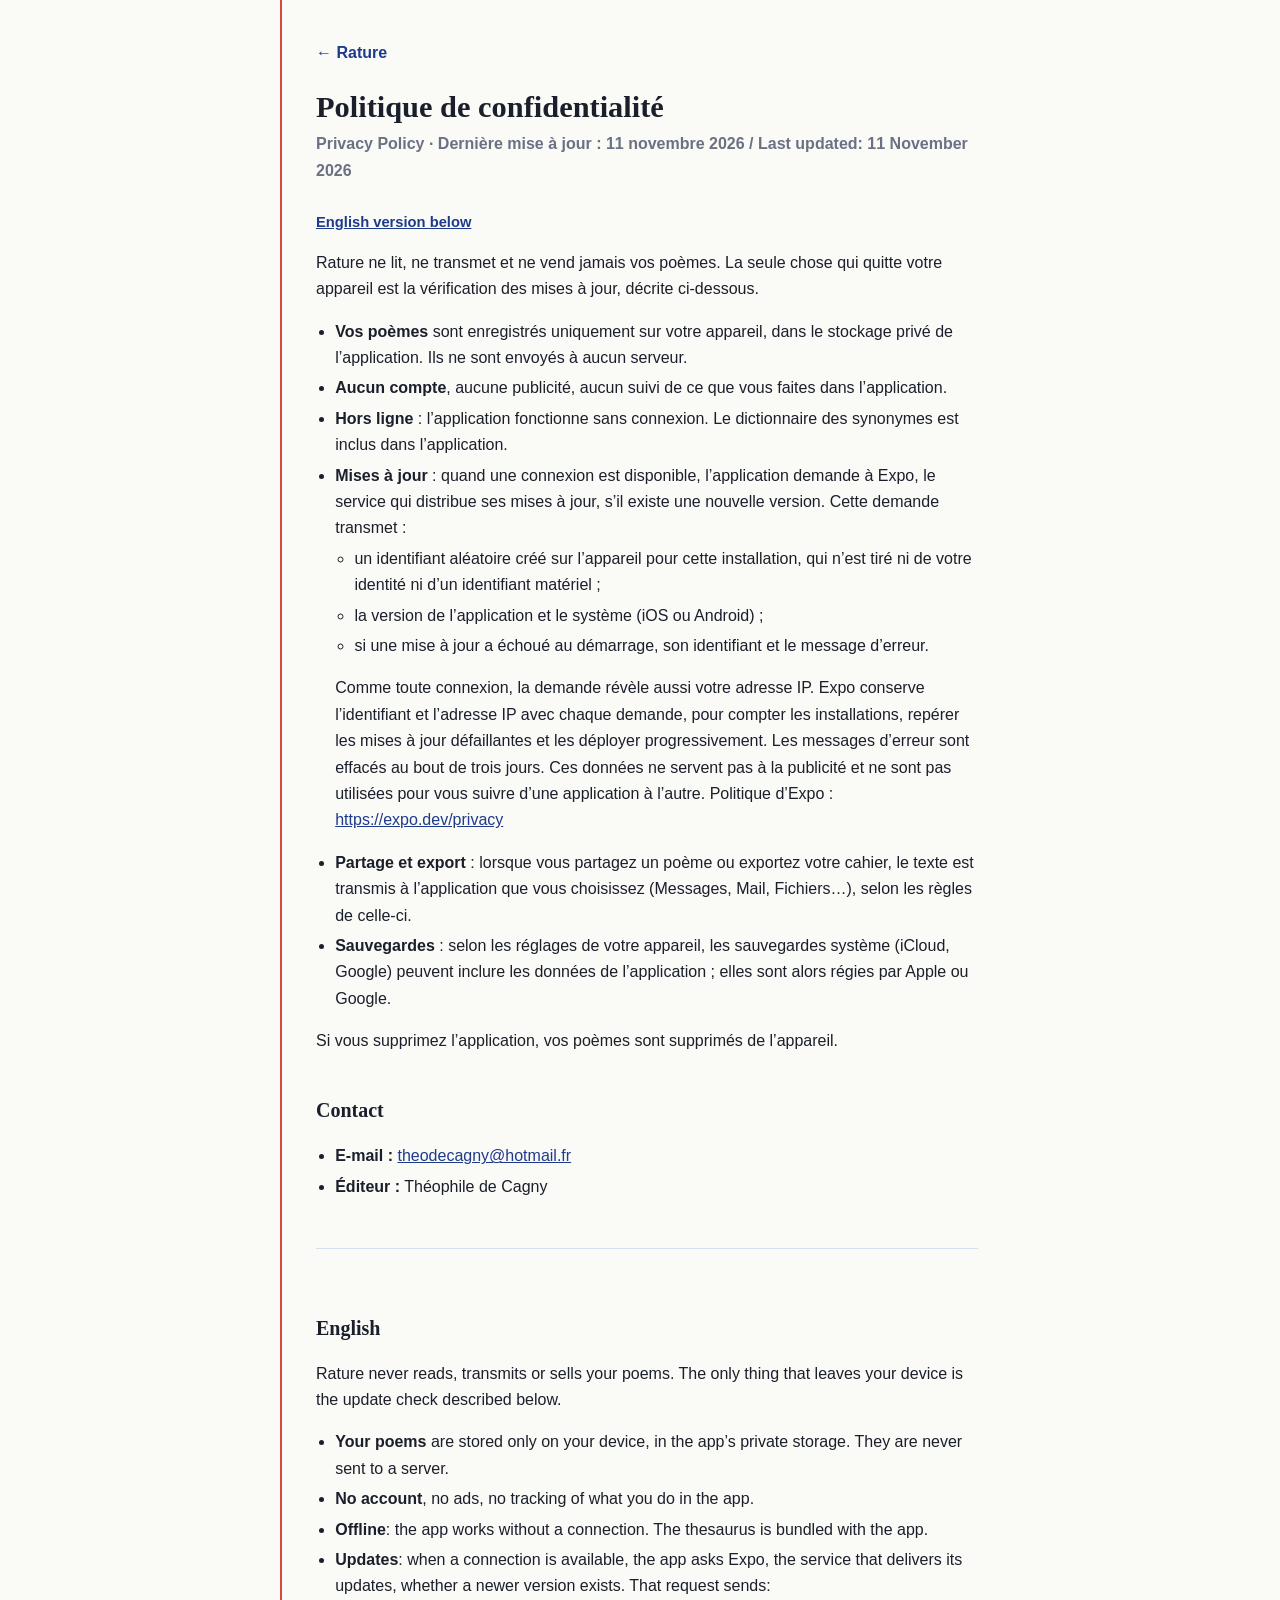
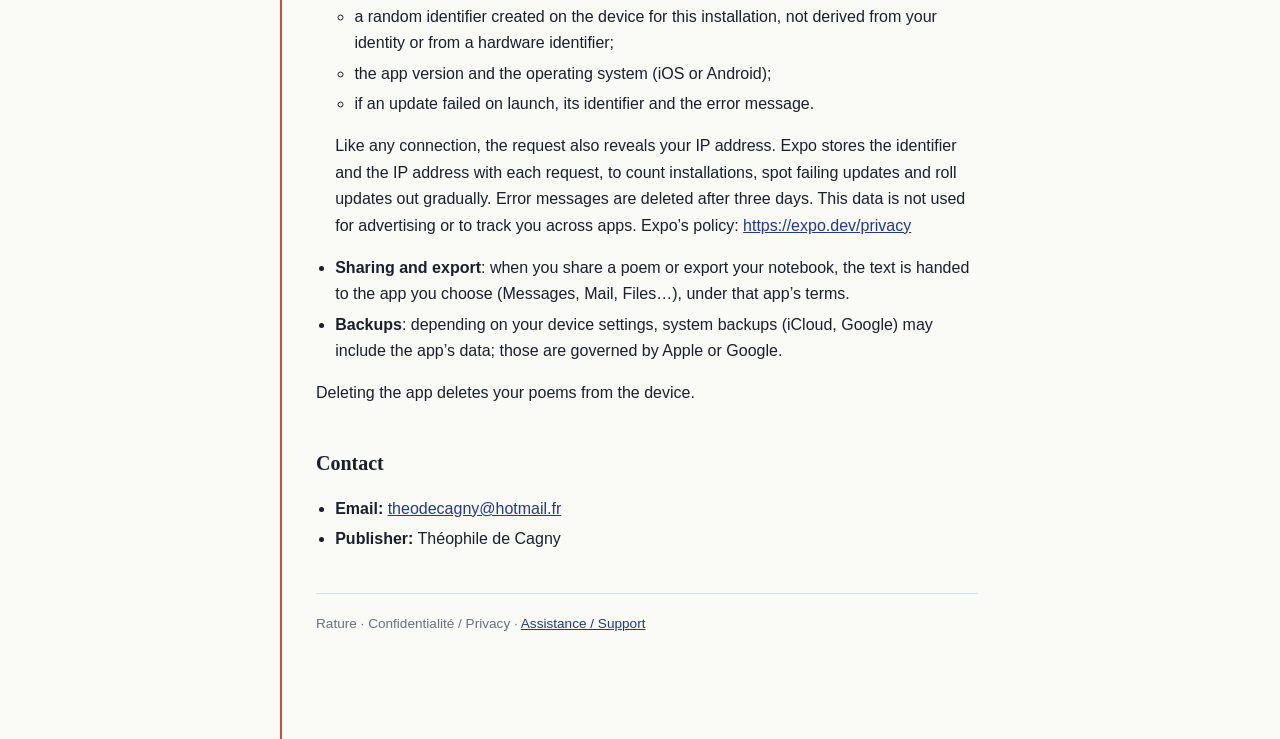
==== privacy.html @ c47a3922 "Add hosted privacy policy and support pages for Rature" ====
<!doctype html>
<html lang="fr">
<head>
<meta charset="utf-8">
<meta name="viewport" content="width=device-width, initial-scale=1">
<title>Politique de confidentialité — Rature</title>
<link rel="stylesheet" href="style.css">
</head>
<body>
<div class="wrap">
<a class="back" href="index.html">&larr; Rature</a>
<h1>Politique de confidentialité</h1>
<p class="eff">Privacy Policy · Dernière mise à jour : 11 novembre 2026 / Last updated: 11 November 2026</p>
<p class="lang"><a href="#en">English version below</a></p>

<section id="fr" lang="fr">
<p>Rature ne lit, ne transmet et ne vend jamais vos poèmes. La seule chose qui quitte votre appareil est la vérification des mises à jour, décrite ci-dessous.</p>
<ul>
<li><strong>Vos poèmes</strong> sont enregistrés uniquement sur votre appareil, dans le stockage privé de l’application. Ils ne sont envoyés à aucun serveur.</li>
<li><strong>Aucun compte</strong>, aucune publicité, aucun suivi de ce que vous faites dans l’application.</li>
<li><strong>Hors ligne</strong> : l’application fonctionne sans connexion. Le dictionnaire des synonymes est inclus dans l’application.</li>
<li><strong>Mises à jour</strong> : quand une connexion est disponible, l’application demande à Expo, le service qui distribue ses mises à jour, s’il existe une nouvelle version. Cette demande transmet :
<ul>
<li>un identifiant aléatoire créé sur l’appareil pour cette installation, qui n’est tiré ni de votre identité ni d’un identifiant matériel ;</li>
<li>la version de l’application et le système (iOS ou Android) ;</li>
<li>si une mise à jour a échoué au démarrage, son identifiant et le message d’erreur.</li>
</ul>
<p>Comme toute connexion, la demande révèle aussi votre adresse IP. Expo conserve l’identifiant et l’adresse IP avec chaque demande, pour compter les installations, repérer les mises à jour défaillantes et les déployer progressivement. Les messages d’erreur sont effacés au bout de trois jours. Ces données ne servent pas à la publicité et ne sont pas utilisées pour vous suivre d’une application à l’autre. Politique d’Expo : <a href="https://expo.dev/privacy">https://expo.dev/privacy</a></p>
</li>
<li><strong>Partage et export</strong> : lorsque vous partagez un poème ou exportez votre cahier, le texte est transmis à l’application que vous choisissez (Messages, Mail, Fichiers…), selon les règles de celle-ci.</li>
<li><strong>Sauvegardes</strong> : selon les réglages de votre appareil, les sauvegardes système (iCloud, Google) peuvent inclure les données de l’application ; elles sont alors régies par Apple ou Google.</li>
</ul>
<p>Si vous supprimez l’application, vos poèmes sont supprimés de l’appareil.</p>
<h2>Contact</h2>
<ul>
<li><strong>E-mail :</strong> <a href="mailto:theodecagny@hotmail.fr">theodecagny@hotmail.fr</a></li>
<li><strong>Éditeur :</strong> Théophile de Cagny</li>
</ul>
</section>

<section id="en" lang="en">
<h2>English</h2>
<p>Rature never reads, transmits or sells your poems. The only thing that leaves your device is the update check described below.</p>
<ul>
<li><strong>Your poems</strong> are stored only on your device, in the app’s private storage. They are never sent to a server.</li>
<li><strong>No account</strong>, no ads, no tracking of what you do in the app.</li>
<li><strong>Offline</strong>: the app works without a connection. The thesaurus is bundled with the app.</li>
<li><strong>Updates</strong>: when a connection is available, the app asks Expo, the service that delivers its updates, whether a newer version exists. That request sends:
<ul>
<li>a random identifier created on the device for this installation, not derived from your identity or from a hardware identifier;</li>
<li>the app version and the operating system (iOS or Android);</li>
<li>if an update failed on launch, its identifier and the error message.</li>
</ul>
<p>Like any connection, the request also reveals your IP address. Expo stores the identifier and the IP address with each request, to count installations, spot failing updates and roll updates out gradually. Error messages are deleted after three days. This data is not used for advertising or to track you across apps. Expo’s policy: <a href="https://expo.dev/privacy">https://expo.dev/privacy</a></p>
</li>
<li><strong>Sharing and export</strong>: when you share a poem or export your notebook, the text is handed to the app you choose (Messages, Mail, Files…), under that app’s terms.</li>
<li><strong>Backups</strong>: depending on your device settings, system backups (iCloud, Google) may include the app’s data; those are governed by Apple or Google.</li>
</ul>
<p>Deleting the app deletes your poems from the device.</p>
<h2>Contact</h2>
<ul>
<li><strong>Email:</strong> <a href="mailto:theodecagny@hotmail.fr">theodecagny@hotmail.fr</a></li>
<li><strong>Publisher:</strong> Théophile de Cagny</li>
</ul>
</section>

<p class="foot">Rature · Confidentialité / Privacy · <a href="support.html">Assistance / Support</a></p>
</div>
</body>
</html>
---- style.css ----
/* Rature's notebook colours: paper, blue ink, a red margin line. No web fonts, so the pages load nothing from third parties. */
:root {
  --paper: #FAFAF7;
  --sheet: #FFFFFF;
  --ink: #1E3A8A;
  --text: #1B1F2B;
  --muted: #6B7183;
  --rule: #D7DEF0;
  --margin: #D9473F;
  color-scheme: light dark;
}
@media (prefers-color-scheme: dark) {
  :root {
    --paper: #1A2340;
    --sheet: #232D4F;
    --ink: #B4C5FA;
    --text: #EEF0F7;
    --muted: #9AA3BF;
    --rule: #34406A;
    --margin: #EC7A70;
  }
}
* { box-sizing: border-box; }
body {
  margin: 0;
  background: var(--paper);
  color: var(--text);
  font: 16px/1.65 -apple-system, BlinkMacSystemFont, "Segoe UI", Roboto, Helvetica, Arial, sans-serif;
}
.wrap {
  max-width: 720px;
  margin: 0 auto;
  padding: 40px 22px 90px 34px;
  border-left: 2px solid var(--margin);
}
h1, h2 { font-family: "Iowan Old Style", "Palatino Linotype", Palatino, Georgia, serif; font-weight: 600; }
h1 { font-size: 1.9rem; line-height: 1.2; margin: 0 0 6px; }
h2 { font-size: 1.25rem; margin: 2em 0 .4em; }
.eff { color: var(--muted); font-weight: 600; margin: 0 0 1.6em; }
a { color: var(--ink); }
ul { padding-left: 1.2em; }
li { margin: .25em 0; }
.lang { color: var(--muted); font-size: .92rem; }
.lang a { font-weight: 600; }
section + section { margin-top: 3em; border-top: 1px solid var(--rule); padding-top: 1.4em; }
.back { display: inline-block; margin-bottom: 1.4em; color: var(--ink); text-decoration: none; font-weight: 700; }
.back:hover { text-decoration: underline; }
.foot { color: var(--muted); font-size: .85rem; margin-top: 3em; border-top: 1px solid var(--rule); padding-top: 1.4em; }
.card {
  display: block;
  background: var(--sheet);
  border: 1px solid var(--rule);
  border-radius: 12px;
  padding: 18px 20px;
  margin: 12px 0;
  text-decoration: none;
  color: var(--text);
}
.card:hover { border-color: var(--ink); }
.card b { color: var(--ink); }
.card span { display: block; color: var(--muted); font-size: .92rem; margin-top: 3px; }
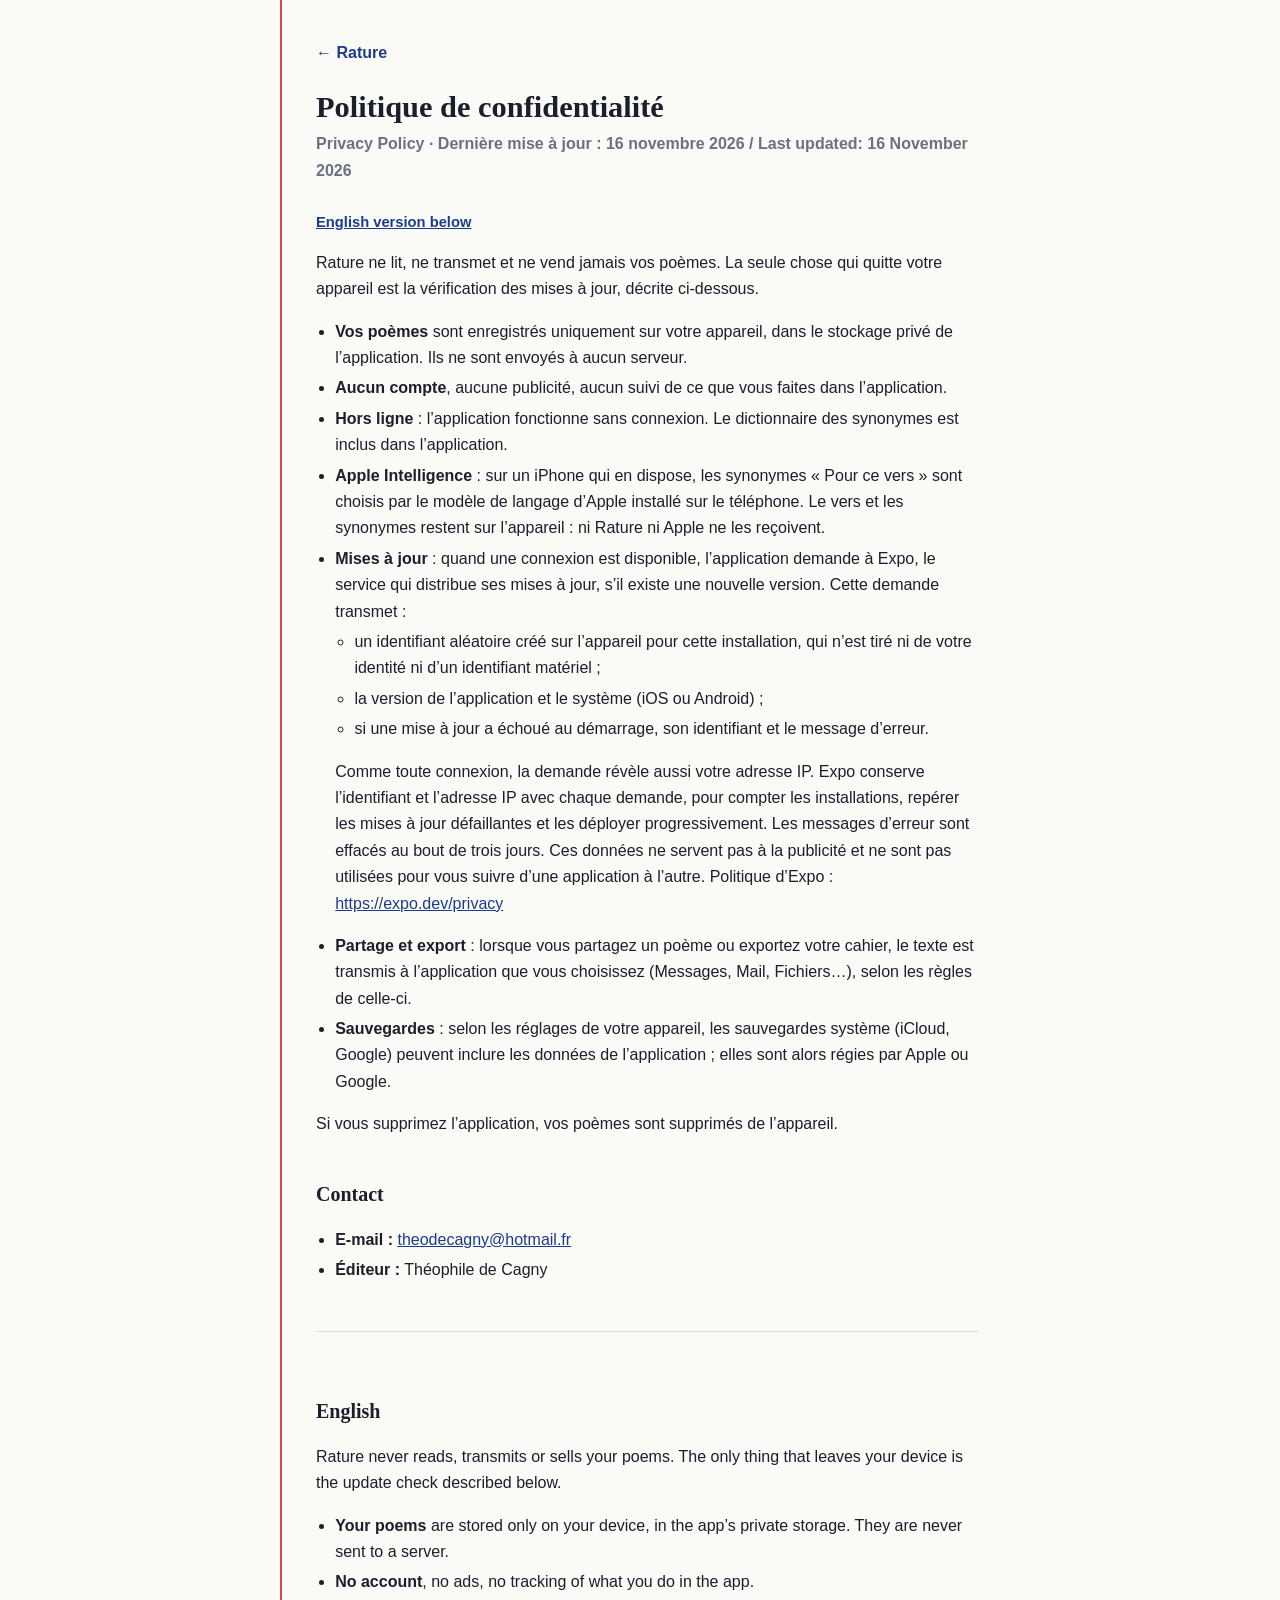
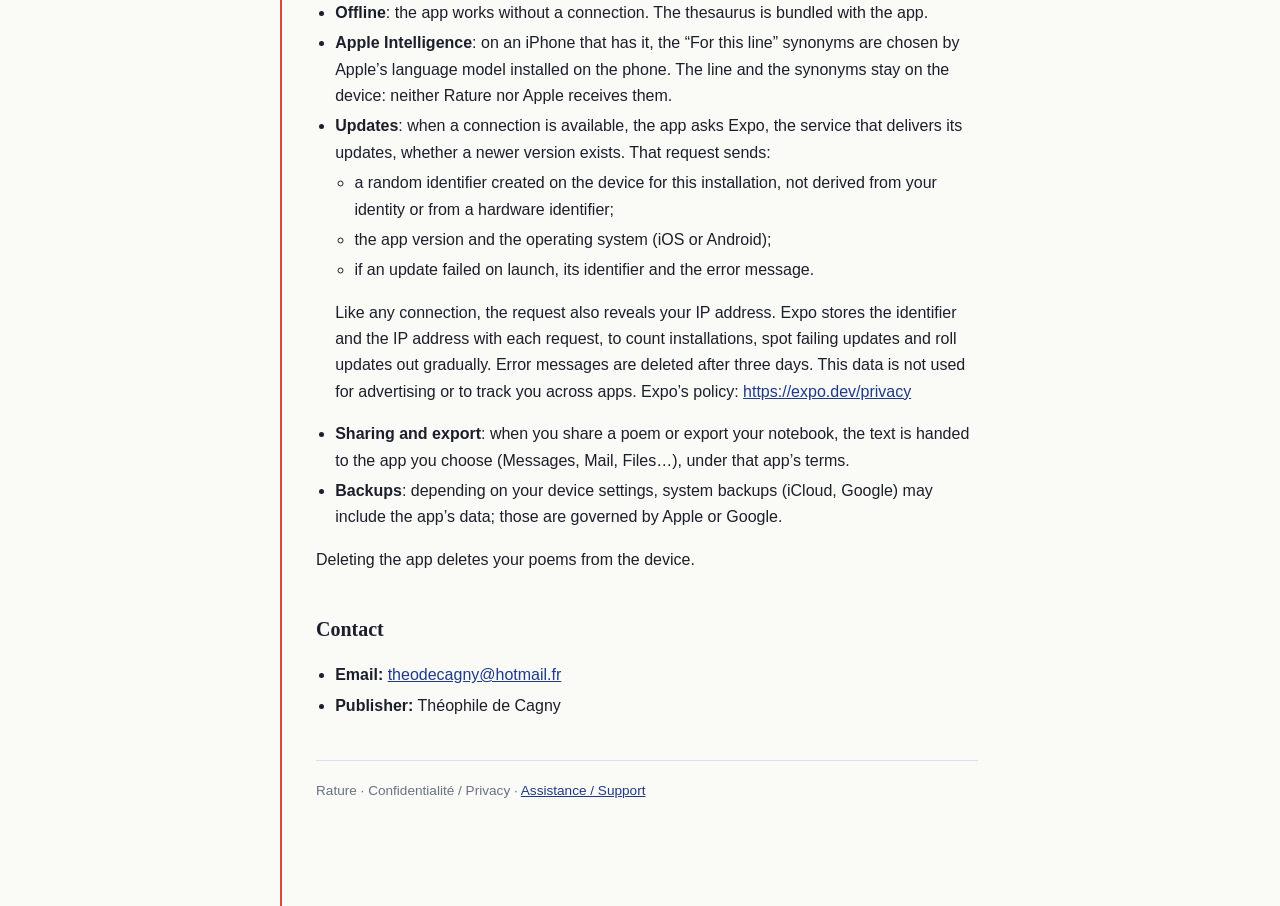
==== commit 69b052ac: "Privacy: on-device Apple Intelligence synonyms Co-Authored-By: Claude Opus 5.5 <noreply@anthropic.co" ====
--- a/privacy.html
+++ b/privacy.html
@@ -3,14 +3,14 @@
 <head>
 <meta charset="utf-8">
 <meta name="viewport" content="width=device-width, initial-scale=1">
-<title>Politique de confidentialité — Rature</title>
+<title>Politique de confidentialité · Rature</title>
 <link rel="stylesheet" href="style.css">
 </head>
 <body>
 <div class="wrap">
 <a class="back" href="index.html">&larr; Rature</a>
 <h1>Politique de confidentialité</h1>
-<p class="eff">Privacy Policy · Dernière mise à jour : 11 novembre 2026 / Last updated: 11 November 2026</p>
+<p class="eff">Privacy Policy · Dernière mise à jour : 16 novembre 2026 / Last updated: 16 November 2026</p>
 <p class="lang"><a href="#en">English version below</a></p>
 
 <section id="fr" lang="fr">
@@ -19,6 +19,7 @@
 <li><strong>Vos poèmes</strong> sont enregistrés uniquement sur votre appareil, dans le stockage privé de l’application. Ils ne sont envoyés à aucun serveur.</li>
 <li><strong>Aucun compte</strong>, aucune publicité, aucun suivi de ce que vous faites dans l’application.</li>
 <li><strong>Hors ligne</strong> : l’application fonctionne sans connexion. Le dictionnaire des synonymes est inclus dans l’application.</li>
+<li><strong>Apple Intelligence</strong> : sur un iPhone qui en dispose, les synonymes « Pour ce vers » sont choisis par le modèle de langage d’Apple installé sur le téléphone. Le vers et les synonymes restent sur l’appareil : ni Rature ni Apple ne les reçoivent.</li>
 <li><strong>Mises à jour</strong> : quand une connexion est disponible, l’application demande à Expo, le service qui distribue ses mises à jour, s’il existe une nouvelle version. Cette demande transmet :
 <ul>
 <li>un identifiant aléatoire créé sur l’appareil pour cette installation, qui n’est tiré ni de votre identité ni d’un identifiant matériel ;</li>
@@ -45,6 +46,7 @@
 <li><strong>Your poems</strong> are stored only on your device, in the app’s private storage. They are never sent to a server.</li>
 <li><strong>No account</strong>, no ads, no tracking of what you do in the app.</li>
 <li><strong>Offline</strong>: the app works without a connection. The thesaurus is bundled with the app.</li>
+<li><strong>Apple Intelligence</strong>: on an iPhone that has it, the “For this line” synonyms are chosen by Apple’s language model installed on the phone. The line and the synonyms stay on the device: neither Rature nor Apple receives them.</li>
 <li><strong>Updates</strong>: when a connection is available, the app asks Expo, the service that delivers its updates, whether a newer version exists. That request sends:
 <ul>
 <li>a random identifier created on the device for this installation, not derived from your identity or from a hardware identifier;</li>
